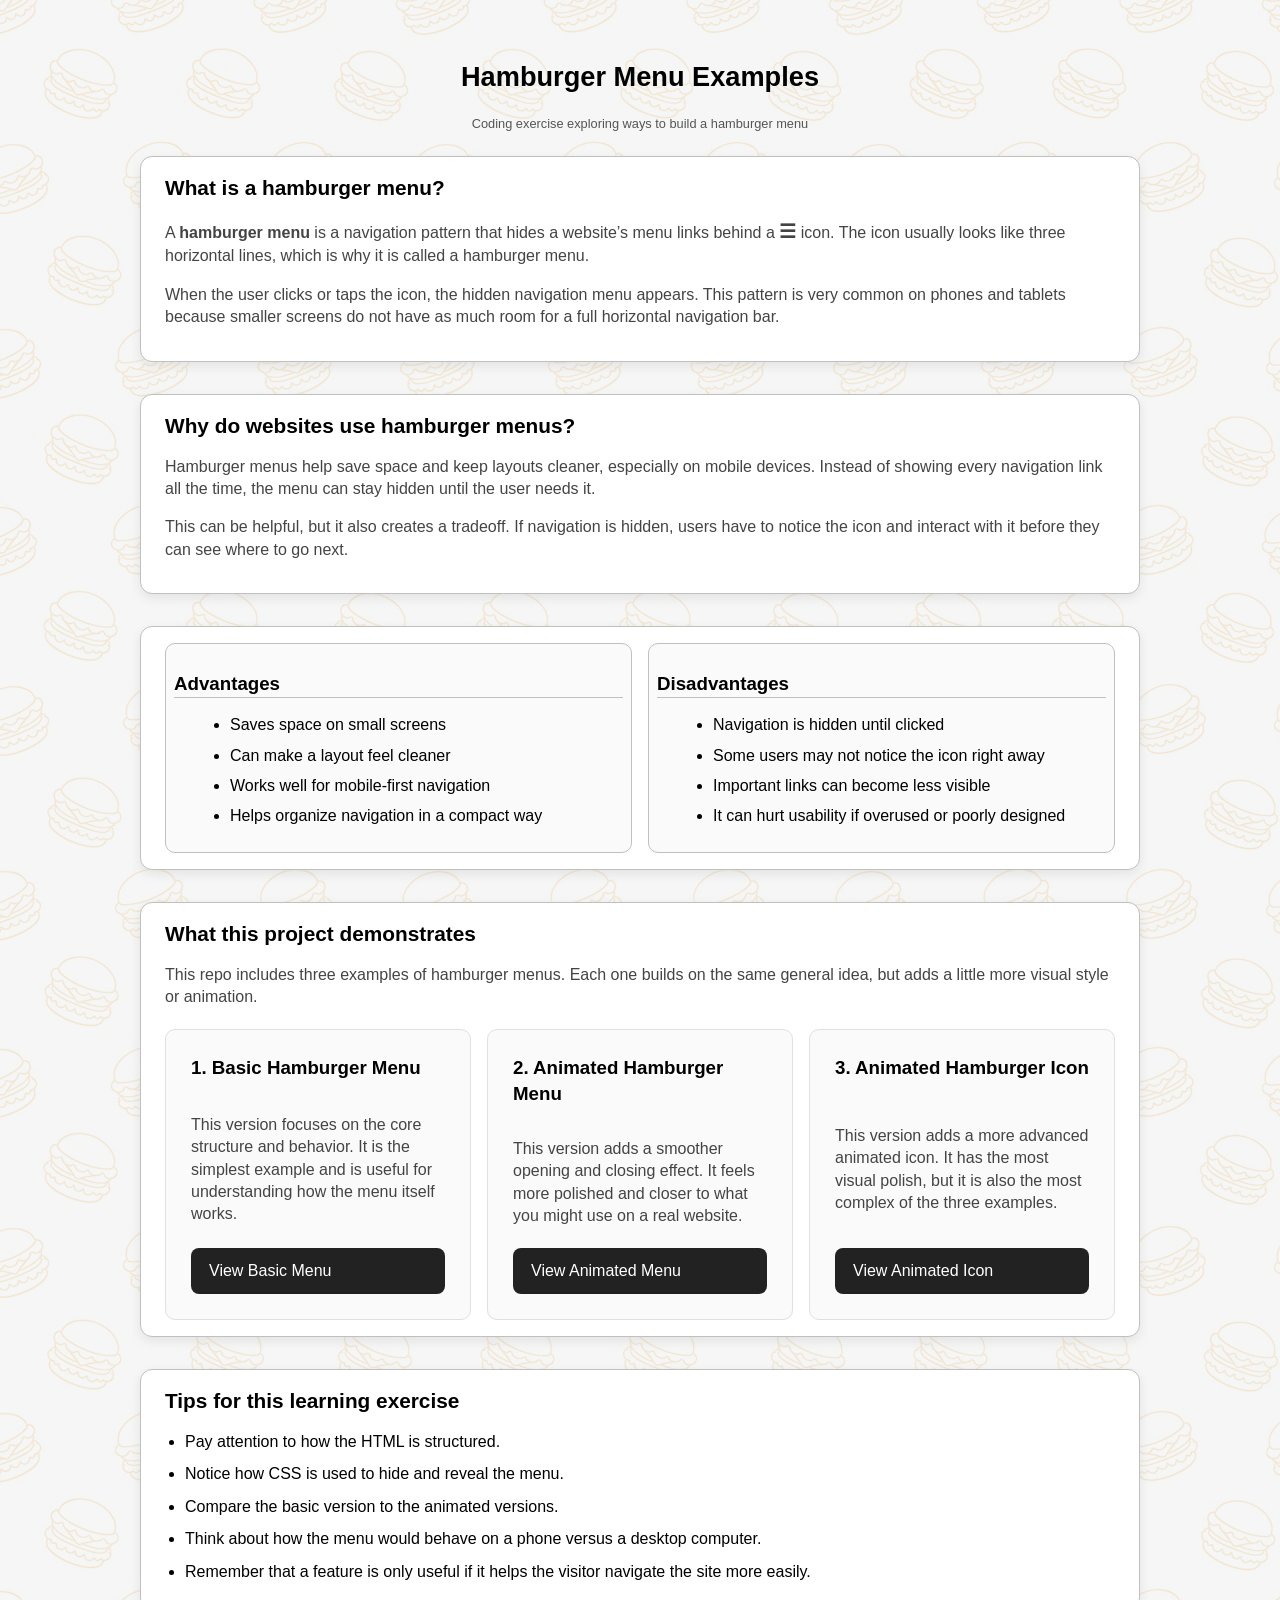
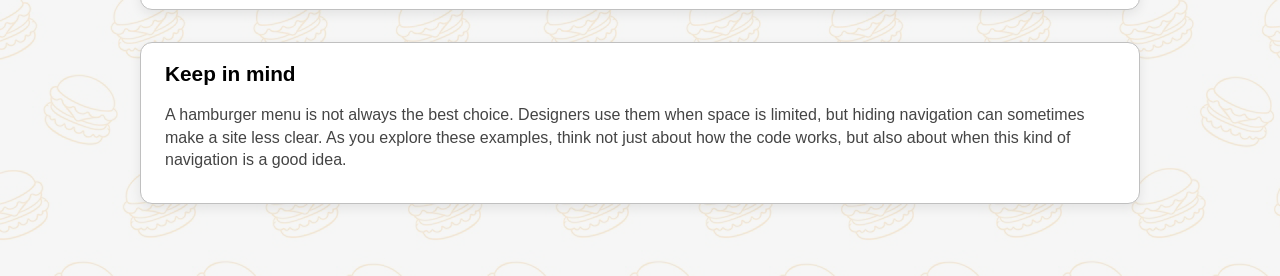
==== index.html @ 22813781 "Initial commit" ====
<!DOCTYPE html>
<html lang="en">
<head>
  <meta charset="UTF-8">
  <meta name="viewport" content="width=device-width, initial-scale=1.0">
  <title>Hamburger Menu Examples</title>
  <link rel="stylesheet" href="reset.css">
  <link rel="stylesheet" href="overview.css">
</head>
<body>

  <div class="wrapper">

    <header>
      <h1>Hamburger Menu Examples</h1>
      <p>Coding exercise exploring ways to build a hamburger menu</p>
    </header>

    <main>

      <section class="content-section">
        <h2>What is a hamburger menu?</h2>
        <p>A <strong>hamburger menu</strong> is a navigation pattern that hides a website’s menu links behind a <span class="icon">☰</span> icon. The icon usually looks like three horizontal lines, which is why it is called a hamburger menu.</p>
        
        <p>When the user clicks or taps the icon, the hidden navigation menu appears. This pattern is very common on phones and tablets because smaller screens do not have as much room for a full horizontal navigation bar.</p>
      </section>

      <section class="content-section">
        <h2>Why do websites use hamburger menus?</h2>
        <p>Hamburger menus help save space and keep layouts cleaner, especially on mobile devices. Instead of showing every navigation link all the time, the menu can stay hidden until the user needs it.</p>
        
        <p>This can be helpful, but it also creates a tradeoff. If navigation is hidden, users have to notice the icon and interact with it before they can see where to go next.</p>
      </section>

      <section class="content-section two-column">
        <div class="info-box">
          <h3>Advantages</h3>
          <ul>
            <li>Saves space on small screens</li>
            <li>Can make a layout feel cleaner</li>
            <li>Works well for mobile-first navigation</li>
            <li>Helps organize navigation in a compact way</li>
          </ul>
        </div>

        <div class="info-box">
          <h3>Disadvantages</h3>
          <ul>
            <li>Navigation is hidden until clicked</li>
            <li>Some users may not notice the icon right away</li>
            <li>Important links can become less visible</li>
            <li>It can hurt usability if overused or poorly designed</li>
          </ul>
        </div>
      </section>

      <section class="content-section">
        <h2>What this project demonstrates</h2>
        <p>
          This repo includes three examples of hamburger menus. Each one builds on the same general idea,
          but adds a little more visual style or animation.
        </p>

        <div class="menu-grid">

          <article class="menu-card">
            <h3>1. Basic Hamburger Menu</h3>
            <p>
              This version focuses on the core structure and behavior. It is the simplest example and is
              useful for understanding how the menu itself works.
            </p>
            <a href="basic-menu.html" class="button">View Basic Menu</a>
          </article>

          <article class="menu-card">
            <h3>2. Animated Hamburger Menu</h3>
            <p>
              This version adds a smoother opening and closing effect. It feels more polished and closer to
              what you might use on a real website.
            </p>
            <a href="animated-menu.html" class="button">View Animated Menu</a>
          </article>

          <article class="menu-card">
            <h3>3. Animated Hamburger Icon</h3>
            <p>
              This version adds a more advanced animated icon. It has the most visual polish, but it is also
              the most complex of the three examples.
            </p>
            <a href="animated-icon.html" class="button">View Animated Icon</a>
          </article>

        </div>
      </section>

      <section class="content-section">
        <h2>Tips for this learning exercise</h2>
        <ul class="tips-list">
          <li>Pay attention to how the HTML is structured.</li>
          <li>Notice how CSS is used to hide and reveal the menu.</li>
          <li>Compare the basic version to the animated versions.</li>
          <li>Think about how the menu would behave on a phone versus a desktop computer.</li>
          <li>Remember that a feature is only useful if it helps the visitor navigate the site more easily.</li>
        </ul>
      </section>

      <section class="content-section">
        <h2>Keep in mind</h2>
        <p>
          A hamburger menu is not always the best choice. Designers use them when space is limited, but
          hiding navigation can sometimes make a site less clear. As you explore these examples, think not
          just about how the code works, but also about when this kind of navigation is a good idea.
        </p>
      </section>

    </main>

  </div>

</body>
</html>
---- overview.css ----
/* ------------------------------
   PAGE SETUP
--------------------------------- */
body {
  margin: 0;
  font-family: Arial, Helvetica, sans-serif;
  line-height: 1.4;
  background-color: #f4f4f4;
  background-image: url(images/bkg_burger01.png);
}

.wrapper {
  width: 90%;
  max-width: 1000px;
  margin: 0 auto;
  padding: 40px 0;
}

/* ------------------------------
   HEADER
--------------------------------- */

header {
  text-align: center;
  margin-bottom: 1.5rem;
}

header h1 {
  font-size: 170%;
}

header p {
  max-width: 700px;
  margin: 0 auto;
  font-size: 80%;
  color: #555;
}


/* ------------------------------
   GENERAL CONTENT SECTIONS
--------------------------------- */

.content-section {
  background-color: #ffffff;
  padding: 1rem 1.5rem;
  margin-bottom: 2rem;
  border: 1px solid silver;
  border-radius: 12px;
  box-shadow: 0 4px 12px rgba(0, 0, 0, 0.08);
}

.content-section h2 {
  margin-top: 0;
  margin-bottom: 0.5rem;
  font-size: 130%;
}

.content-section p {
  color: #444;
}

span.icon {
  font-weight: bold;
  /* color: red; */
  font-size: 120%;
}

/* ------------------------------
   TWO COLUMN INFO BOXES
--------------------------------- */

.two-column {
  display: grid;
  grid-template-columns: repeat(auto-fit, minmax(180px, 1fr));
  gap: 1rem;
}

.info-box {
  background-color: #fafafa;
  padding: 0.5rem;
  border-radius: 10px;
  border: 1px solid silver;
}

.info-box h3 {
  border-bottom: 1px solid silver;
  margin-bottom: 0.5rem;
}

.info-box li {
  margin: 0 0 0.5rem 1rem;
  text-wrap: pretty;
}

/* ------------------------------
   MENU CARDS
--------------------------------- */

.menu-grid {
  display: grid;
  grid-template-columns: repeat(auto-fit, minmax(260px, 1fr));
  gap: 1rem;
  margin-top: 20px;
}

.menu-card {
  background-color: #fafafa;
  padding: 25px;
  border-radius: 10px;
  border: 1px solid #e0e0e0;
    display: flex;
  flex-direction: column;
  justify-content: space-between;
}

.menu-card h3 {
  margin-top: 0;
  margin-bottom: 15px;
}

.menu-card p {
  margin-bottom: 20px;
}

/* ------------------------------
   BUTTONS
--------------------------------- */

.button {
  display: inline-block;
  padding: 12px 18px;
  background-color: #222;
  color: #fff;
  text-decoration: none;
  border-radius: 8px;
  transition: background-color 0.3s ease;
}

.button:hover {
  background-color: #444;
}

/* ------------------------------
   TIPS LIST
--------------------------------- */

.tips-list {
  padding-left: 20px;
  margin-bottom: 0;
}

.tips-list li {
  margin-bottom: 10px;
}


/* ------------------------------
   RESPONSIVE TYPE
--------------------------------- */

/* @media (max-width: 600px) {
  .page-header h1 {
    font-size: 2rem;
  }

  .content-section h2 {
    font-size: 1.5rem;
  }
} */
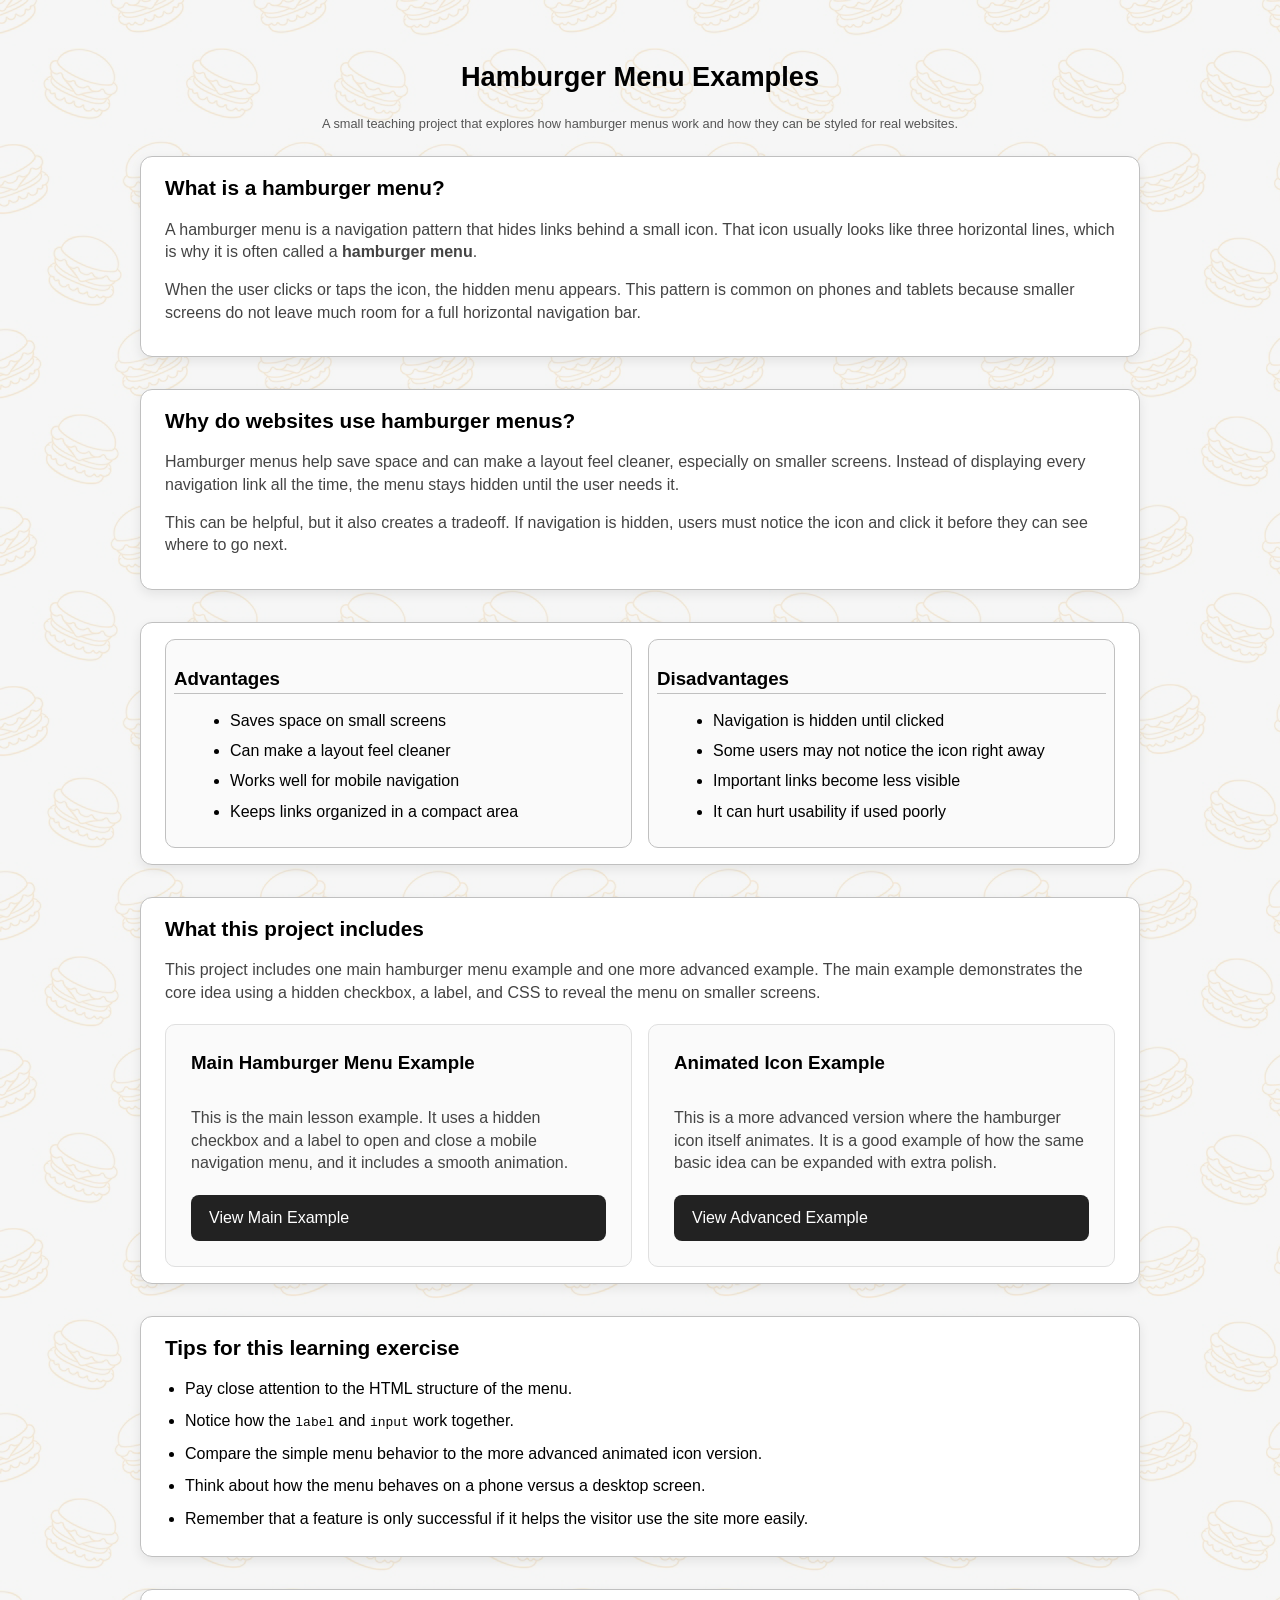
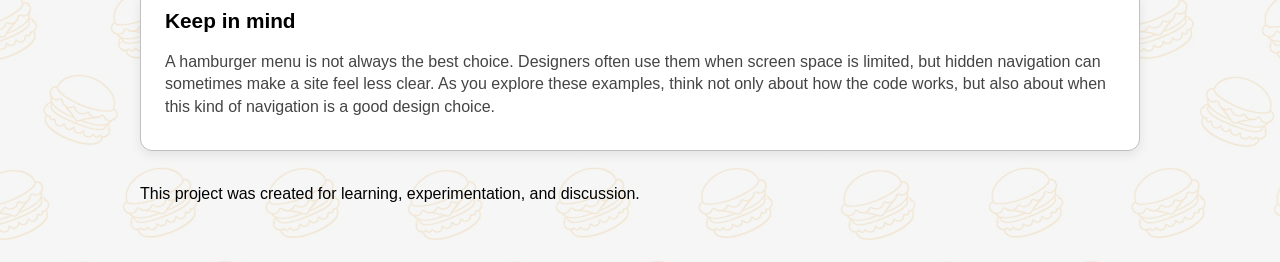
==== commit d1a5f991: "Reworked for student coding exercise" ====
--- a/index.html
+++ b/index.html
@@ -11,25 +11,40 @@
 
   <div class="wrapper">
 
-    <header>
+    <header class="page-header">
       <h1>Hamburger Menu Examples</h1>
-      <p>Coding exercise exploring ways to build a hamburger menu</p>
+      <p class="tagline">
+        A small teaching project that explores how hamburger menus work and how they can be styled for real websites.
+      </p>
     </header>
 
     <main>
 
       <section class="content-section">
         <h2>What is a hamburger menu?</h2>
-        <p>A <strong>hamburger menu</strong> is a navigation pattern that hides a website’s menu links behind a <span class="icon">☰</span> icon. The icon usually looks like three horizontal lines, which is why it is called a hamburger menu.</p>
-        
-        <p>When the user clicks or taps the icon, the hidden navigation menu appears. This pattern is very common on phones and tablets because smaller screens do not have as much room for a full horizontal navigation bar.</p>
+        <p>
+          A hamburger menu is a navigation pattern that hides links behind a small icon.
+          That icon usually looks like three horizontal lines, which is why it is often
+          called a <strong>hamburger menu</strong>.
+        </p>
+        <p>
+          When the user clicks or taps the icon, the hidden menu appears. This pattern is
+          common on phones and tablets because smaller screens do not leave much room for
+          a full horizontal navigation bar.
+        </p>
       </section>
 
       <section class="content-section">
         <h2>Why do websites use hamburger menus?</h2>
-        <p>Hamburger menus help save space and keep layouts cleaner, especially on mobile devices. Instead of showing every navigation link all the time, the menu can stay hidden until the user needs it.</p>
-        
-        <p>This can be helpful, but it also creates a tradeoff. If navigation is hidden, users have to notice the icon and interact with it before they can see where to go next.</p>
+        <p>
+          Hamburger menus help save space and can make a layout feel cleaner, especially on
+          smaller screens. Instead of displaying every navigation link all the time, the menu
+          stays hidden until the user needs it.
+        </p>
+        <p>
+          This can be helpful, but it also creates a tradeoff. If navigation is hidden, users
+          must notice the icon and click it before they can see where to go next.
+        </p>
       </section>
 
       <section class="content-section two-column">
@@ -38,8 +53,8 @@
           <ul>
             <li>Saves space on small screens</li>
             <li>Can make a layout feel cleaner</li>
-            <li>Works well for mobile-first navigation</li>
-            <li>Helps organize navigation in a compact way</li>
+            <li>Works well for mobile navigation</li>
+            <li>Keeps links organized in a compact area</li>
           </ul>
         </div>
 
@@ -48,46 +63,38 @@
           <ul>
             <li>Navigation is hidden until clicked</li>
             <li>Some users may not notice the icon right away</li>
-            <li>Important links can become less visible</li>
-            <li>It can hurt usability if overused or poorly designed</li>
+            <li>Important links become less visible</li>
+            <li>It can hurt usability if used poorly</li>
           </ul>
         </div>
       </section>
 
       <section class="content-section">
-        <h2>What this project demonstrates</h2>
+        <h2>What this project includes</h2>
         <p>
-          This repo includes three examples of hamburger menus. Each one builds on the same general idea,
-          but adds a little more visual style or animation.
+          This project includes one main hamburger menu example and one more advanced example.
+          The main example demonstrates the core idea using a hidden checkbox, a label, and CSS
+          to reveal the menu on smaller screens.
         </p>
 
         <div class="menu-grid">
 
           <article class="menu-card">
-            <h3>1. Basic Hamburger Menu</h3>
+            <h3>Main Hamburger Menu Example</h3>
             <p>
-              This version focuses on the core structure and behavior. It is the simplest example and is
-              useful for understanding how the menu itself works.
+              This is the main lesson example. It uses a hidden checkbox and a label to open
+              and close a mobile navigation menu, and it includes a smooth animation.
             </p>
-            <a href="basic-menu.html" class="button">View Basic Menu</a>
+            <a href="hamburger-menu.html" class="button">View Main Example</a>
           </article>
 
           <article class="menu-card">
-            <h3>2. Animated Hamburger Menu</h3>
+            <h3>Animated Icon Example</h3>
             <p>
-              This version adds a smoother opening and closing effect. It feels more polished and closer to
-              what you might use on a real website.
+              This is a more advanced version where the hamburger icon itself animates.
+              It is a good example of how the same basic idea can be expanded with extra polish.
             </p>
-            <a href="animated-menu.html" class="button">View Animated Menu</a>
-          </article>
-
-          <article class="menu-card">
-            <h3>3. Animated Hamburger Icon</h3>
-            <p>
-              This version adds a more advanced animated icon. It has the most visual polish, but it is also
-              the most complex of the three examples.
-            </p>
-            <a href="animated-icon.html" class="button">View Animated Icon</a>
+            <a href="animated-icon.html" class="button">View Advanced Example</a>
           </article>
 
         </div>
@@ -96,25 +103,30 @@
       <section class="content-section">
         <h2>Tips for this learning exercise</h2>
         <ul class="tips-list">
-          <li>Pay attention to how the HTML is structured.</li>
-          <li>Notice how CSS is used to hide and reveal the menu.</li>
-          <li>Compare the basic version to the animated versions.</li>
-          <li>Think about how the menu would behave on a phone versus a desktop computer.</li>
-          <li>Remember that a feature is only useful if it helps the visitor navigate the site more easily.</li>
+          <li>Pay close attention to the HTML structure of the menu.</li>
+          <li>Notice how the <code>label</code> and <code>input</code> work together.</li>
+          <li>Compare the simple menu behavior to the more advanced animated icon version.</li>
+          <li>Think about how the menu behaves on a phone versus a desktop screen.</li>
+          <li>Remember that a feature is only successful if it helps the visitor use the site more easily.</li>
         </ul>
       </section>
 
       <section class="content-section">
         <h2>Keep in mind</h2>
         <p>
-          A hamburger menu is not always the best choice. Designers use them when space is limited, but
-          hiding navigation can sometimes make a site less clear. As you explore these examples, think not
-          just about how the code works, but also about when this kind of navigation is a good idea.
+          A hamburger menu is not always the best choice. Designers often use them when screen
+          space is limited, but hidden navigation can sometimes make a site feel less clear.
+          As you explore these examples, think not only about how the code works, but also about
+          when this kind of navigation is a good design choice.
         </p>
       </section>
 
     </main>
 
+    <footer class="page-footer">
+      <p>This project was created for learning, experimentation, and discussion.</p>
+    </footer>
+
   </div>
 
 </body>
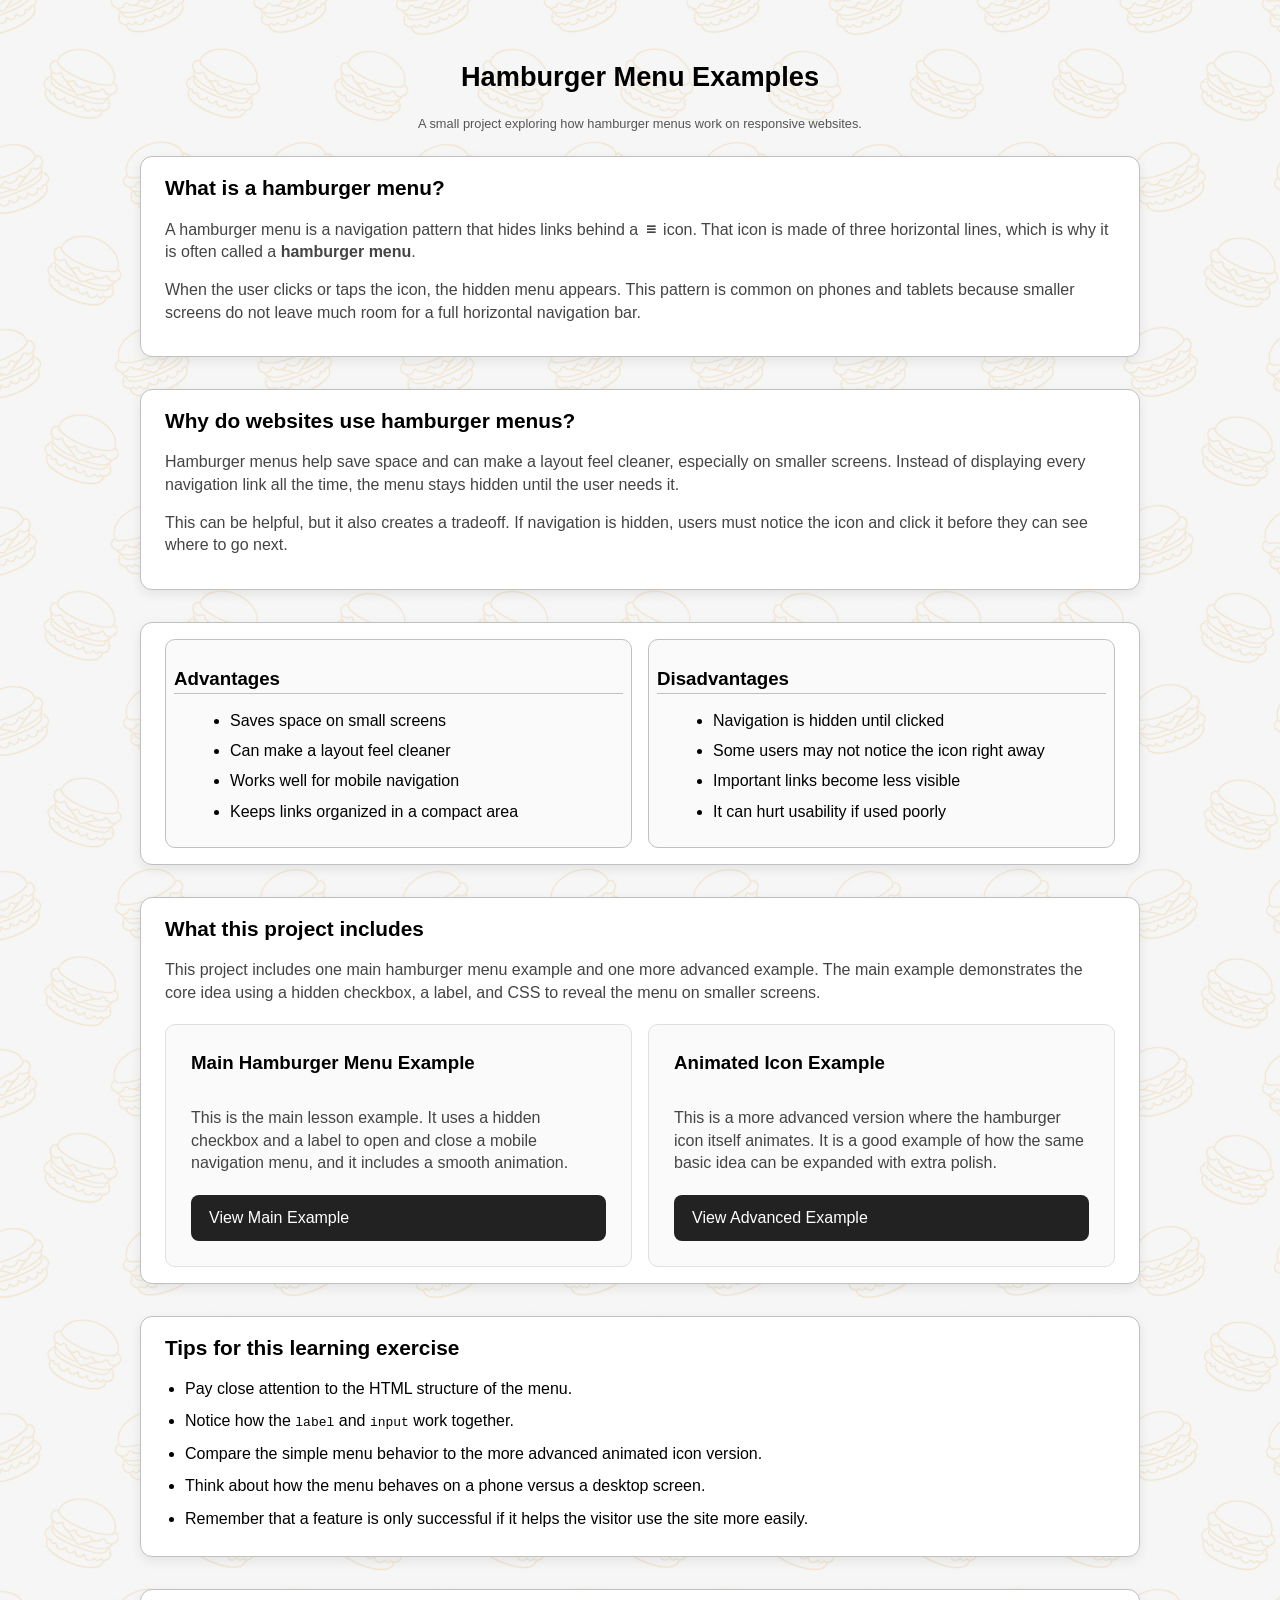
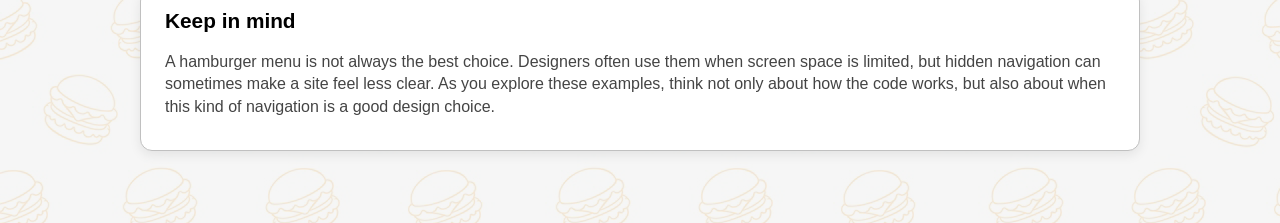
==== commit ba0f7bae: "Tightened formatting" ====
--- a/index.html
+++ b/index.html
@@ -11,40 +11,27 @@
 
   <div class="wrapper">
 
-    <header class="page-header">
+    <header>
       <h1>Hamburger Menu Examples</h1>
-      <p class="tagline">
-        A small teaching project that explores how hamburger menus work and how they can be styled for real websites.
-      </p>
+      <p>A small project exploring how hamburger menus work on responsive websites.</p>
     </header>
 
     <main>
 
       <section class="content-section">
         <h2>What is a hamburger menu?</h2>
-        <p>
-          A hamburger menu is a navigation pattern that hides links behind a small icon.
-          That icon usually looks like three horizontal lines, which is why it is often
-          called a <strong>hamburger menu</strong>.
-        </p>
-        <p>
-          When the user clicks or taps the icon, the hidden menu appears. This pattern is
+        <p>A hamburger menu is a navigation pattern that hides links behind a <strong>𑁔</strong> icon. That icon is made of three horizontal lines, which is why it is often called a <strong>hamburger menu</strong>.</p>
+
+        <p>When the user clicks or taps the icon, the hidden menu appears. This pattern is
           common on phones and tablets because smaller screens do not leave much room for
-          a full horizontal navigation bar.
-        </p>
+          a full horizontal navigation bar.</p>
       </section>
 
       <section class="content-section">
         <h2>Why do websites use hamburger menus?</h2>
-        <p>
-          Hamburger menus help save space and can make a layout feel cleaner, especially on
-          smaller screens. Instead of displaying every navigation link all the time, the menu
-          stays hidden until the user needs it.
-        </p>
-        <p>
-          This can be helpful, but it also creates a tradeoff. If navigation is hidden, users
-          must notice the icon and click it before they can see where to go next.
-        </p>
+        <p>Hamburger menus help save space and can make a layout feel cleaner, especially on smaller screens. Instead of displaying every navigation link all the time, the menu stays hidden until the user needs it.</p>
+
+        <p>This can be helpful, but it also creates a tradeoff. If navigation is hidden, users must notice the icon and click it before they can see where to go next.</p>
       </section>
 
       <section class="content-section two-column">
@@ -71,29 +58,20 @@
 
       <section class="content-section">
         <h2>What this project includes</h2>
-        <p>
-          This project includes one main hamburger menu example and one more advanced example.
-          The main example demonstrates the core idea using a hidden checkbox, a label, and CSS
-          to reveal the menu on smaller screens.
-        </p>
+        <p>This project includes one main hamburger menu example and one more advanced example. The main example demonstrates the core idea using a hidden checkbox, a label, and CSS to reveal the menu on smaller screens.</p>
 
         <div class="menu-grid">
 
           <article class="menu-card">
             <h3>Main Hamburger Menu Example</h3>
-            <p>
-              This is the main lesson example. It uses a hidden checkbox and a label to open
-              and close a mobile navigation menu, and it includes a smooth animation.
-            </p>
+            <p>This is the main lesson example. It uses a hidden checkbox and a label to open and close a mobile navigation menu, and it includes a smooth animation.</p>
             <a href="hamburger-menu.html" class="button">View Main Example</a>
           </article>
 
           <article class="menu-card">
             <h3>Animated Icon Example</h3>
-            <p>
-              This is a more advanced version where the hamburger icon itself animates.
-              It is a good example of how the same basic idea can be expanded with extra polish.
-            </p>
+            <p>This is a more advanced version where the hamburger icon itself animates.
+              It is a good example of how the same basic idea can be expanded with extra polish.</p>
             <a href="animated-icon.html" class="button">View Advanced Example</a>
           </article>
 
@@ -113,20 +91,13 @@
 
       <section class="content-section">
         <h2>Keep in mind</h2>
-        <p>
-          A hamburger menu is not always the best choice. Designers often use them when screen
+        <p>A hamburger menu is not always the best choice. Designers often use them when screen
           space is limited, but hidden navigation can sometimes make a site feel less clear.
           As you explore these examples, think not only about how the code works, but also about
-          when this kind of navigation is a good design choice.
-        </p>
+          when this kind of navigation is a good design choice.</p>
       </section>
 
     </main>
-
-    <footer class="page-footer">
-      <p>This project was created for learning, experimentation, and discussion.</p>
-    </footer>
-
   </div>
 
 </body>
--- a/overview.css
+++ b/overview.css
@@ -138,7 +138,8 @@
 }
 
 .button:hover {
-  background-color: #444;
+  background-color: #b6aaaa;
+  color: black;
 }
 
 /* ------------------------------
